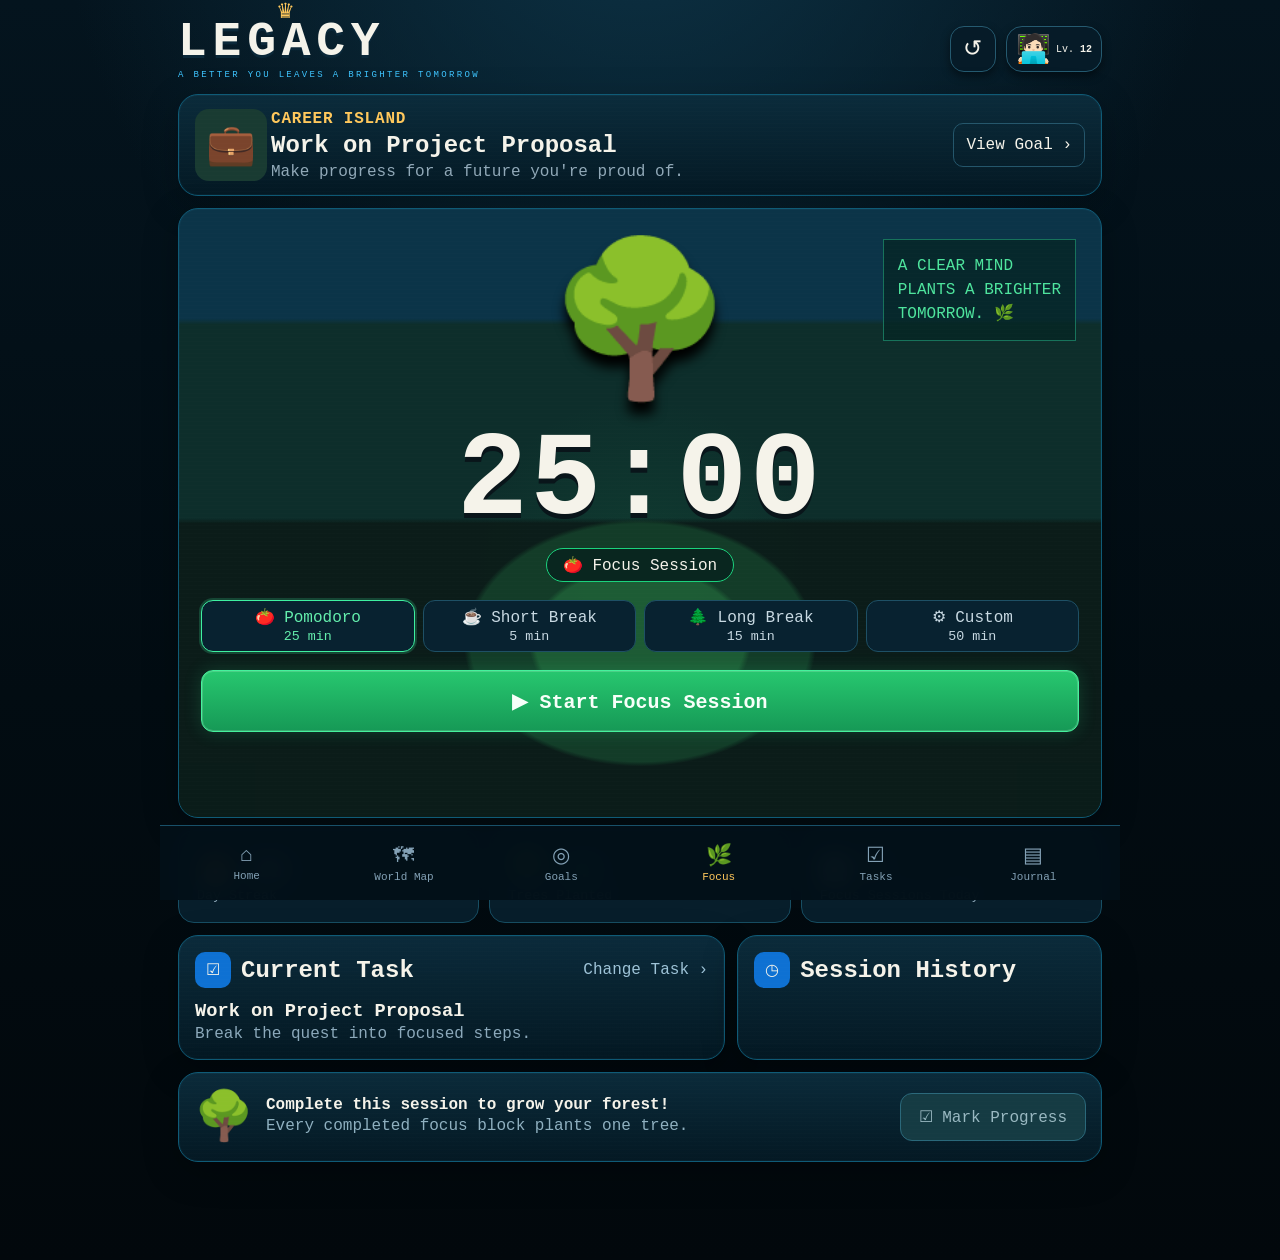
==== focus.html @ f0a84a8d "feat: add pomodoro focus forest page" ====
<!doctype html>
<html lang="en">
<head>
  <meta charset="utf-8" />
  <meta name="viewport" content="width=device-width, initial-scale=1, viewport-fit=cover" />
  <meta name="theme-color" content="#03131d" />
  <title>LEGACY — Focus Forest</title>
  <link rel="stylesheet" href="geek.css" />
</head>
<body data-page="focus">
  <main class="app-frame">
    <header class="hud-header">
      <a class="brand-lockup" href="./"><span class="brand-crown">♛</span><strong>LEGACY</strong><small>A BETTER YOU LEAVES A BRIGHTER TOMORROW</small></a>
      <div class="hud-actions"><button class="hud-icon" type="button" data-reset-timer aria-label="Reset timer">↺</button><button class="avatar-button" type="button"><span class="pixel-avatar">🧑🏻‍💻</span><small>Lv. <b>12</b></small></button></div>
    </header>

    <section class="pixel-panel" style="padding:14px 16px;margin-bottom:12px">
      <div style="display:grid;grid-template-columns:64px 1fr auto;gap:12px;align-items:center">
        <div class="map-thumb" data-current-icon>💼</div>
        <div><p class="pixel-kicker" data-current-island>CAREER ISLAND</p><h2 style="margin:4px 0" data-current-task>Work on Project Proposal</h2><p style="margin:0;color:#91a9b8">Make progress for a future you're proud of.</p></div>
        <a class="small-button" data-view-goal href="./island?phase=career" style="padding:12px;text-decoration:none;border:1px solid #24566b;border-radius:10px">View Goal ›</a>
      </div>
    </section>

    <section class="focus-hero pixel-panel">
      <div class="focus-quote">A CLEAR MIND<br>PLANTS A BRIGHTER<br>TOMORROW. 🌿</div>
      <div class="forest-stage">
        <div class="forest-tree" data-tree>🌳</div>
        <div class="focus-timer" data-timer>25:00</div>
        <div class="timer-mode" data-mode-label>🍅 Focus Session</div>
        <div class="mode-tabs">
          <button class="active" type="button" data-mode="focus" data-minutes="25">🍅 Pomodoro<br><small>25 min</small></button>
          <button type="button" data-mode="short" data-minutes="5">☕ Short Break<br><small>5 min</small></button>
          <button type="button" data-mode="long" data-minutes="15">🌲 Long Break<br><small>15 min</small></button>
          <button type="button" data-mode="custom" data-minutes="50">⚙ Custom<br><small>50 min</small></button>
        </div>
        <button class="neon-cta start-focus" type="button" data-start>▶ Start Focus Session</button>
      </div>
    </section>

    <section class="focus-stats">
      <article class="focus-stat"><b>🔥 <span data-streak>21</span></b><small>Day Streak</small></article>
      <article class="focus-stat"><b>🌳 <span data-trees>12</span></b><small>Trees Planted</small></article>
      <article class="focus-stat"><b>▥ <span data-session-count>7</span></b><small>Focus Sessions Today</small></article>
    </section>

    <section class="focus-bottom-grid">
      <article class="pixel-panel current-task-panel">
        <div class="panel-heading"><div><span class="blue-icon">☑</span><h2>Current Task</h2></div><a data-change-task href="./island?phase=career" style="color:#9ec3d7;text-decoration:none">Change Task ›</a></div>
        <h3 data-current-task-2 style="margin:12px 0 3px">Work on Project Proposal</h3>
        <p style="margin:0;color:#8ca9bb">Break the quest into focused steps.</p>
        <div data-focus-subtasks></div>
      </article>
      <article class="pixel-panel history-panel">
        <div class="panel-heading"><div><span class="blue-icon">◷</span><h2>Session History</h2></div></div>
        <div data-history></div>
      </article>
    </section>

    <section class="forest-footer pixel-panel">
      <div class="forest-growth"><span>🌳</span><div><strong>Complete this session to grow your forest!</strong><p style="margin:3px 0;color:#8fb0c0">Every completed focus block plants one tree.</p></div></div>
      <button class="mark-progress" type="button" data-mark-progress disabled>☑ Mark Progress</button>
    </section>

    <nav class="game-nav" aria-label="Primary navigation">
      <a href="./"><span>⌂</span>Home</a>
      <a href="./goals-map"><span>🗺</span>World Map</a>
      <a href="./island?phase=career"><span>◎</span>Goals</a>
      <a class="active" href="./focus"><span>🌿</span>Focus</a>
      <button type="button" data-tasks><span>☑</span>Tasks</button>
      <button type="button" data-journal><span>▤</span>Journal</button>
    </nav>
  </main>

  <dialog class="modal" id="genericDialog"><form method="dialog"><button class="modal-close" value="close">×</button></form><div data-generic-body></div></dialog>
  <div class="toast" data-toast hidden></div>
  <script src="geek-state.js"></script>
  <script src="focus.js"></script>
</body>
</html>
---- geek.css ----
:root{
  color-scheme:dark;
  font-family:ui-monospace,SFMono-Regular,Menlo,Monaco,Consolas,"Liberation Mono",monospace;
  --bg:#03131d;--panel:#082434;--panel2:#0b2f41;--line:#14536a;--line2:#1f7ea1;
  --text:#f5f3ea;--muted:#8faec1;--cyan:#3fc5ff;--mint:#43f0a3;--green:#22c56d;
  --gold:#ffc85c;--amber:#f4a63b;--red:#ff655f;--violet:#8c72ff;--shadow:rgba(0,0,0,.45);
}
*{box-sizing:border-box}
html{background:#020b11}
body{margin:0;min-height:100vh;background:
  radial-gradient(circle at 50% -10%,#0d3346 0,transparent 38%),
  linear-gradient(#04141e,#020c12 55%,#02080c);color:var(--text)}
a{color:inherit}button,input,select{font:inherit}button{cursor:pointer}
[hidden]{display:none!important}
.app-frame{width:min(100%,960px);margin:0 auto;min-height:100vh;padding:18px 18px 98px}
.hud-header{display:flex;align-items:center;justify-content:space-between;gap:16px;margin-bottom:14px}
.brand-lockup{display:flex;position:relative;flex-direction:column;text-decoration:none;line-height:1}
.brand-lockup strong{font-size:clamp(32px,8vw,48px);letter-spacing:.12em;text-shadow:0 3px 0 #0b2839}
.brand-lockup small{margin-top:5px;color:var(--cyan);font-size:9px;letter-spacing:.26em}
.brand-crown{position:absolute;top:-16px;left:98px;color:var(--gold);font-size:21px}
.hud-actions{display:flex;align-items:center;gap:10px}
.hud-icon,.avatar-button{border:1px solid #255a70;background:#061b28;color:var(--text);box-shadow:0 4px 10px var(--shadow)}
.hud-icon{width:46px;height:46px;border-radius:14px;font-size:23px}
.avatar-button{display:flex;align-items:center;gap:5px;padding:5px 9px;border-radius:16px}.avatar-button small{font-size:10px}
.pixel-avatar{filter:saturate(1.1);font-size:28px}.pixel-avatar.big{font-size:38px}
.pixel-panel{position:relative;border:1px solid #0f5b77;border-radius:20px;background:
  linear-gradient(180deg,rgba(11,44,60,.96),rgba(4,25,36,.98));box-shadow:
  inset 0 0 0 1px rgba(74,174,213,.05),0 10px 35px rgba(0,0,0,.25);overflow:hidden}
.pixel-panel:after{content:"";position:absolute;inset:0;pointer-events:none;opacity:.12;background:repeating-linear-gradient(0deg,transparent 0 3px,rgba(255,255,255,.06) 3px 4px)}
.pixel-kicker{margin:0;color:var(--gold);font-weight:800;letter-spacing:.05em}
.home-hero{display:grid;grid-template-columns:minmax(0,.86fr) 1.4fr;min-height:330px;margin-bottom:12px}
.hero-copy{position:relative;z-index:3;padding:28px 22px;background:linear-gradient(90deg,rgba(3,20,29,.98),rgba(3,20,29,.65),transparent)}
.hero-copy h1{margin:8px 0;font-size:clamp(32px,7vw,58px);line-height:.98}.hero-copy h1 em{font-style:normal;color:#ffd07a}
.hero-copy>p:not(.pixel-kicker){max-width:400px;color:#9fc0d5;line-height:1.45}
.next-action-card{display:grid;grid-template-columns:46px 1fr 26px;align-items:center;gap:10px;width:100%;margin-top:20px;padding:12px;border:1px solid #1f5068;border-radius:16px;background:rgba(7,32,46,.93);color:white;text-align:left}
.next-action-card span:nth-child(2){min-width:0}.next-action-card strong,.next-action-card small{display:block}.next-action-card small{margin-top:3px;color:#88a9be}.round-icon{display:grid;place-items:center;width:42px;height:42px;border-radius:50%;background:#16384a;color:var(--gold);font-size:27px}
.hero-landscape{position:relative;min-height:330px;background:
  radial-gradient(circle at 70% 18%,#ffe0a0 0 3%,transparent 4%),
  linear-gradient(#4c9cc3 0 22%,#255a71 23% 47%,#183d39 48% 72%,#0b2c25 73%);}
.hero-landscape:before{content:"";position:absolute;inset:auto 0 0;height:54%;background:
  radial-gradient(ellipse at 20% 100%,#173c24 0 22%,transparent 23%),
  radial-gradient(ellipse at 40% 100%,#245f30 0 20%,transparent 21%),
  radial-gradient(ellipse at 70% 100%,#315d2b 0 23%,transparent 24%),
  linear-gradient(transparent,#18311f)}
.mountain{position:absolute;bottom:110px;width:150px;height:170px;clip-path:polygon(50% 0,100% 100%,0 100%);background:linear-gradient(140deg,#c8dddc 0 22%,#577885 23% 58%,#2e5560 59%)}
.m1{left:16%}.m2{right:5%;transform:scale(.82)}.castle{position:absolute;right:16%;bottom:95px;font-size:120px;color:#e9dfbf;text-shadow:0 7px 0 #354c50}.hero-tree{position:absolute;left:15%;bottom:28px;font-size:120px;color:#52b949;text-shadow:0 6px 0 #17351f}
.quote-chip{position:absolute;right:18px;top:18px;padding:12px;border:1px solid #2a7780;background:rgba(4,45,54,.78);color:#d9f2e4;font-size:12px;line-height:1.35}
.stats-row{display:grid;grid-template-columns:2fr repeat(3,1fr);gap:0;margin-bottom:12px}
.stat-character,.stat{min-height:88px;padding:15px;display:flex;align-items:center;justify-content:center;border-right:1px solid #15465b}
.stat-character{justify-content:flex-start;gap:12px}.stat-character>div{flex:1}.stat-character strong{font-size:18px}.stat-character small,.stat small{display:block;color:#9db3c2}.stat b{font-size:22px}.badge-stat b{font-size:32px;color:var(--gold)}
.xp-track,.task-progress{height:8px;border-radius:999px;background:#163342;overflow:hidden}.xp-track{margin:7px 0}.xp-track i,.task-progress i{display:block;height:100%;background:linear-gradient(90deg,#3bf3a0,#35ccb5);border-radius:inherit}
.hydration-panel{display:grid;grid-template-columns:1.1fr .95fr auto;gap:14px;align-items:center;padding:18px;margin-bottom:12px}
.hydration-copy h2{margin:5px 0 8px}.glass-row{display:flex;gap:5px;flex-wrap:wrap;margin:8px 0}.glass{width:22px;height:32px;border:2px solid #9cdcff;border-radius:3px 3px 8px 8px;background:#071924;box-shadow:inset 0 -3px 0 rgba(255,255,255,.05)}.glass.full{background:linear-gradient(transparent 28%,#37aeea 29%);box-shadow:0 0 12px rgba(63,197,255,.2)}
.hydration-scene{min-height:105px;display:flex;align-items:center;justify-content:space-around;padding:15px;background:
  linear-gradient(90deg,rgba(3,34,45,.55),rgba(5,54,42,.55)),radial-gradient(circle at 15% 100%,#1f6b45 0 18%,transparent 19%);border-left:1px solid #19546b}
.waterfall-icon{font-size:64px;color:#3dcf78}.hydration-scene p{color:#5ce0a2;line-height:1.5}
.hydration-actions{display:grid;gap:7px}.hydration-actions button{width:42px;height:42px;border:1px solid #28647c;border-radius:12px;background:#0a2736;color:white;font-size:22px}
.focus-preview{padding:18px;margin-bottom:12px}.focus-title{display:flex;align-items:center;gap:10px}.focus-title>span{display:grid;place-items:center;width:45px;height:45px;border-radius:50%;background:#0b5c4b}.focus-title h2,.focus-title p{margin:0}.focus-title p{color:#94b3c5}.focus-title a{margin-left:auto;text-decoration:none;font-size:32px}
.focus-preview-grid{display:grid;grid-template-columns:.65fr 1.35fr;gap:20px;align-items:center;margin-top:12px}.mini-island{display:flex;flex-direction:column;align-items:center;justify-content:center;min-height:150px;border-radius:20px;background:linear-gradient(#183d2a,#0d2531);border:1px solid #24566b}.tree-sprite{font-size:90px;filter:drop-shadow(0 8px 4px rgba(0,0,0,.4))}.mini-island b{padding:4px 12px;border:1px solid #c99535;background:#132332;color:#ffcc64}.timer-preview{text-align:center}.timer-preview strong{display:block;font-size:60px;letter-spacing:.04em}.timer-preview small{color:#9cb8ca}
.neon-cta,.gold-cta{display:inline-flex;align-items:center;justify-content:center;gap:8px;text-decoration:none;border-radius:12px;font-weight:800}
.neon-cta{min-height:50px;padding:0 18px;border:1px solid #45f29c;background:linear-gradient(#27c76f,#169956);color:#f7fff9;box-shadow:0 0 18px rgba(47,238,149,.17),inset 0 0 0 1px rgba(255,255,255,.16)}
.timer-preview .neon-cta{width:100%;margin-top:14px}
.goals-banner{display:grid;grid-template-columns:auto 1fr auto;gap:15px;align-items:center;padding:16px;margin-bottom:12px;background:
 linear-gradient(90deg,rgba(7,26,37,.92),rgba(8,40,47,.66)),radial-gradient(circle at 70% 50%,#3a8148,transparent 30%)}
.map-scroll{font-size:58px}.goals-banner h2,.goals-banner p{margin:0}.goals-banner small{color:#9ab3c3}.gold-cta{min-height:46px;padding:0 16px;border:1px solid #ffc75d;background:#2e2414;color:#ffd16e}
.tasks-panel{padding:16px;margin-bottom:8px}.panel-heading{display:flex;align-items:center;justify-content:space-between;gap:10px}.panel-heading>div{display:flex;align-items:center;gap:10px}.panel-heading h2{margin:0}.panel-heading>span{color:#9ab1c0;font-size:12px}.panel-heading>button{width:42px;height:42px;border:0;border-radius:11px;background:var(--gold);color:#1d1b13;font-size:24px}.blue-icon{display:grid;place-items:center;width:36px;height:36px;border-radius:10px;background:#0e71d3}.task-progress{width:48%;margin:9px 0 14px auto}
.task-list{display:grid}.task-row{display:grid;grid-template-columns:42px minmax(0,1fr) auto auto;gap:9px;align-items:center;min-height:54px;border-top:1px solid #15394b}.task-row:first-child{border-top:0}.task-toggle{width:36px;height:36px;border:2px solid #c9e2ef;border-radius:50%;background:#071a25;color:#06111a}.task-row.done .task-toggle{background:#3ee69a;border-color:#3ee69a;color:#073025}.task-title{min-width:0}.task-title strong{display:block;white-space:nowrap;overflow:hidden;text-overflow:ellipsis}.task-row.done .task-title strong{text-decoration:line-through;color:#768d9a}.tag{padding:4px 8px;border-radius:999px;border:1px solid #256783;background:#0b2e41;color:#92d8ff;font-size:10px}.task-time{color:#7899ad;font-size:11px}
.game-nav{position:fixed;z-index:90;left:50%;bottom:0;translate:-50% 0;width:min(100%,960px);display:grid;grid-template-columns:repeat(6,1fr);padding:8px 8px max(8px,env(safe-area-inset-bottom));background:rgba(3,16,24,.96);border-top:1px solid #185069;backdrop-filter:blur(12px)}
.game-nav a,.game-nav button{display:flex;flex-direction:column;align-items:center;justify-content:center;gap:3px;min-height:58px;border:0;background:transparent;color:#83a1b5;text-decoration:none;font-size:11px}.game-nav span{font-size:21px}.game-nav .active{color:var(--gold)}
.modal{width:min(calc(100% - 24px),560px);max-height:82dvh;padding:20px;border:1px solid #1d6b89;border-radius:20px;background:#061c28;color:white;box-shadow:0 20px 80px #000}
.modal::backdrop{background:rgba(0,7,12,.76);backdrop-filter:blur(5px)}.modal>form[method=dialog]{position:absolute;top:10px;right:10px}.modal-close{width:42px;height:42px;border:1px solid #2d6173;border-radius:50%;background:#0c2a39;color:white;font-size:24px}.modal h2{font-size:28px;margin:5px 0 16px}.quest-form{display:grid;gap:12px}.quest-form label{display:grid;gap:5px;color:#8db0c5;font-size:11px}.quest-form input,.quest-form select{width:100%;min-height:46px;padding:0 12px;border:1px solid #22556c;border-radius:10px;background:#081f2b;color:white}
.toast{position:fixed;z-index:100;left:50%;bottom:86px;translate:-50% 0;width:min(calc(100% - 30px),500px);padding:12px 14px;border:1px solid #2b7a91;border-radius:12px;background:#071d28;color:white;box-shadow:0 12px 40px #000}

/* World map */
body[data-page="map"]{overflow:hidden}.world-shell{position:fixed;inset:0;background:#03131c;overflow:hidden}.world-toolbar{position:absolute;z-index:30;top:max(12px,env(safe-area-inset-top));left:14px;right:14px;display:flex;justify-content:space-between;align-items:center;pointer-events:none}.world-toolbar>*{pointer-events:auto}.world-toolbar a,.world-toolbar button{min-height:48px;border:1px solid #1d617b;border-radius:14px;background:rgba(5,26,38,.88);color:white}.world-toolbar a{display:inline-flex;align-items:center;padding:0 15px;text-decoration:none}.world-title{text-align:center;text-shadow:0 4px 0 #061019}.world-title h1{margin:0;font-size:clamp(28px,7vw,52px)}.world-title p{margin:3px 0 0;color:#6ed8ff;letter-spacing:.18em;font-size:10px}
.map-viewport{position:absolute;inset:0;overflow:hidden;touch-action:none;cursor:grab}.map-viewport.dragging{cursor:grabbing}.map-canvas{position:absolute;left:50%;top:50%;width:1300px;height:1450px;transform-origin:0 0;background:
 radial-gradient(circle at 50% 30%,#2d89ad 0 14%,#146788 15% 28%,transparent 29%),
 linear-gradient(#4b9fd1 0 14%,#17698c 15% 60%,#0a4563 61%);box-shadow:inset 0 0 180px #072331}
.map-canvas:before{content:"";position:absolute;inset:0;background:
 radial-gradient(ellipse at 20% 30%,#6a8d57 0 12%,#446938 13% 16%,transparent 17%),
 radial-gradient(ellipse at 75% 40%,#8e8d7b 0 11%,#6f706b 12% 17%,transparent 18%),
 radial-gradient(ellipse at 28% 76%,#9b5b32 0 10%,#743f2a 11% 16%,transparent 17%),
 radial-gradient(ellipse at 76% 77%,#c5a04d 0 11%,#7e7840 12% 16%,transparent 17%),
 radial-gradient(ellipse at 52% 17%,#ccd9df 0 10%,#697f8e 11% 16%,transparent 17%)}
.island-hotspot{position:absolute;z-index:10;width:245px;height:210px;border:0;border-radius:50%;background:transparent;color:white}.island-hotspot:focus-visible,.island-hotspot.selected{outline:4px solid #d9ff72;filter:drop-shadow(0 0 18px #b1ff42)}.island-hotspot .island-label{position:absolute;left:50%;top:50%;translate:-50% -50%;min-width:190px;padding:10px 14px;border:1px solid #4f6b7d;border-radius:12px;background:rgba(4,21,31,.9);box-shadow:0 5px 15px #000;text-align:left}.island-label strong,.island-label small{display:block}.island-label small{margin-top:4px;color:#b7cddd}
.island-foundation{left:115px;top:360px}.island-health{right:115px;top:430px}.island-career{left:155px;bottom:250px}.island-wealth{right:120px;bottom:220px}.island-legacy{left:50%;top:110px;translate:-50% 0}
.path-node{position:absolute;width:14px;height:14px;border-radius:50%;background:#ffe57c;box-shadow:0 0 0 3px #5d5424,0 0 12px #ffdf55}.p1{left:470px;top:570px}.p2{left:610px;top:720px}.p3{left:690px;top:890px}.p4{left:820px;top:760px}.p5{left:650px;top:330px}
.map-card{position:absolute;z-index:40;left:50%;bottom:max(18px,env(safe-area-inset-bottom));translate:-50% 0;width:min(calc(100% - 28px),860px);padding:16px;border:1px solid #176883;border-radius:20px;background:rgba(5,25,37,.96);box-shadow:0 12px 50px #000}.map-card-main{display:grid;grid-template-columns:72px 1fr auto;gap:14px;align-items:center}.map-thumb{display:grid;place-items:center;width:72px;height:72px;border-radius:14px;background:#193b32;font-size:40px}.map-card h2,.map-card p{margin:0}.map-card p{margin-top:5px;color:#91b1c3}.map-card strong{font-size:26px}.map-card .neon-cta{width:100%;margin-top:12px}.map-help{position:absolute;z-index:35;right:16px;top:92px;padding:8px 10px;border:1px solid #1b5f76;border-radius:10px;background:rgba(4,22,31,.8);color:#8eb7c9;font-size:10px}

/* Island detail */
.island-hero{display:grid;grid-template-columns:1fr 1.2fr;min-height:285px;margin-bottom:12px}.island-hero-copy{padding:24px}.island-hero-copy h1{margin:3px 0;font-size:40px}.island-hero-copy p{color:#a2b8c6}.island-banner{position:relative;background:linear-gradient(#66a9cb,#2a746f 42%,#1b4c32);overflow:hidden}.island-banner:before{content:"";position:absolute;inset:auto 0 0;height:55%;background:radial-gradient(ellipse at 40% 100%,#4e8f4b 0 35%,transparent 36%),linear-gradient(transparent,#1c4430)}.island-castle{position:absolute;right:18%;bottom:55px;font-size:110px;color:#f0e4c3;text-shadow:0 7px 0 #344b56}.island-quote{margin-top:25px;padding:14px;border:1px solid #165b55;background:#062b31;color:#53e7a1;line-height:1.5}
.island-tabs{display:grid;grid-template-columns:repeat(4,1fr);border-top:1px solid #174961}.island-tabs button{min-height:48px;border:0;border-right:1px solid #174961;background:#071d2a;color:#8da7b7}.island-tabs button.active{color:var(--gold);box-shadow:inset 0 -3px 0 var(--gold)}
.status-grid{display:grid;grid-template-columns:repeat(4,1fr);gap:10px;margin-bottom:12px}.status-card{padding:15px;border:1px solid #174c60;border-radius:15px;background:#071e2b;text-align:center}.status-card b{display:block;font-size:26px}.status-card small{color:#91a9b7}.status-card.overdue b{color:var(--red)}.status-card.done b{color:var(--mint)}.status-card.next b{color:var(--gold)}
.goal-section{margin-bottom:12px;border:1px solid #17526b;border-radius:18px;background:#061d2a;overflow:hidden}.goal-section-header{display:flex;align-items:center;justify-content:space-between;padding:14px 16px;border-bottom:1px solid #16485c}.goal-section-header h2,.goal-section-header p{margin:0}.goal-section-header p{color:#8da8b8;font-size:11px}.goal-group{border-top:1px solid #123d50}.goal-group:first-of-type{border-top:0}.goal-row{display:grid;grid-template-columns:42px 1fr 150px 24px;gap:10px;align-items:center;min-height:72px;padding:10px 14px}.goal-row button{width:34px;height:34px;border:2px solid #d7e6ec;border-radius:50%;background:#071e2b}.goal-row.done button{background:var(--mint);border-color:var(--mint)}.goal-copy strong,.goal-copy small{display:block}.goal-copy small{margin-top:3px;color:#8fa8b7}.goal-progress small{display:block;text-align:right;color:#b5c9d2}.goal-progress .bar{height:7px;border-radius:999px;background:#183445;overflow:hidden}.goal-progress i{display:block;height:100%;background:linear-gradient(90deg,#3de6a0,#41c9ff)}.goal-expand{font-size:24px}.subtasks{display:none;margin:0 14px 12px 56px;border:1px solid #14445a;border-radius:12px;background:#051722}.goal-group.expanded .subtasks{display:block}.subtask-row{display:grid;grid-template-columns:36px 1fr auto auto;gap:8px;align-items:center;min-height:48px;border-top:1px solid #113849}.subtask-row:first-child{border-top:0}.subtask-row button{width:28px;height:28px;border:2px solid #a9c3d0;border-radius:50%;background:#071d29;color:#092216}.subtask-row.done button{background:var(--mint);border-color:var(--mint)}.subtask-row.done strong{text-decoration:line-through;color:#7691a0}.subtask-row small{color:#879fb0}.add-task-goal{width:100%;min-height:50px;border:0;border-top:1px solid #1e735b;background:linear-gradient(#29c976,#139452);color:white;font-weight:800}
.register-task-fixed{position:sticky;bottom:80px;display:flex;justify-content:center;margin:12px}.register-task-fixed button{min-height:48px;padding:0 28px}

/* Focus */
.focus-hero{position:relative;min-height:610px;margin-bottom:12px;padding:22px;background:
 radial-gradient(circle at 50% 60%,rgba(34,157,89,.12),transparent 30%),
 linear-gradient(#0b3448 0 18%,#0d2e2b 19% 100%)}.focus-hero:before{content:"";position:absolute;inset:110px 0 0;background:radial-gradient(ellipse at 50% 65%,#1e5e36 0 16%,#143d28 17% 26%,transparent 27%),linear-gradient(transparent 0 40%,#0b1c19 41%);opacity:.95}.focus-quote{position:absolute;top:30px;right:25px;padding:14px;border:1px solid #17735b;background:rgba(5,37,35,.75);color:#4ee49d;line-height:1.5}.forest-stage{position:relative;z-index:2;display:flex;flex-direction:column;align-items:center;justify-content:flex-end;min-height:500px}.forest-tree{font-size:150px;filter:drop-shadow(0 12px 6px #000)}.focus-timer{font-size:clamp(64px,16vw,118px);font-weight:900;text-shadow:0 5px 0 #09151a;letter-spacing:.02em}.timer-mode{padding:6px 16px;border:1px solid #1bd27d;border-radius:999px;background:#09261f}.mode-tabs{display:grid;grid-template-columns:repeat(4,1fr);gap:8px;width:100%;margin:18px 0}.mode-tabs button{min-height:52px;border:1px solid #1e5065;border-radius:12px;background:#082230;color:#c8d9e2}.mode-tabs button.active{border-color:#3ef0a0;box-shadow:0 0 0 2px rgba(62,240,160,.2);color:#64efad}.start-focus{width:100%;min-height:62px;font-size:20px}
.focus-stats{display:grid;grid-template-columns:repeat(3,1fr);gap:10px;margin-bottom:12px}.focus-stat{padding:18px;border:1px solid #174e63;border-radius:16px;background:#071e2b}.focus-stat b{display:block;font-size:30px}.focus-stat small{color:#8fa9b9}.focus-stat:nth-child(2) b{color:#4fe59d}
.focus-bottom-grid{display:grid;grid-template-columns:1.2fr .8fr;gap:12px}.current-task-panel,.history-panel{padding:16px}.current-task-panel h2,.history-panel h2{margin-top:0}.focus-subtask{display:grid;grid-template-columns:34px 1fr auto;align-items:center;gap:8px;min-height:48px;border-top:1px solid #123b4e}.focus-subtask button{width:28px;height:28px;border:2px solid #bdd5e0;border-radius:50%;background:#071d29}.focus-subtask.done button{background:var(--mint);border-color:var(--mint)}.focus-subtask.done strong{text-decoration:line-through;color:#6e8795}.session-row{display:flex;justify-content:space-between;align-items:center;gap:10px;min-height:54px;border-top:1px solid #123b4e}.session-row:first-child{border-top:0}.session-row strong,.session-row small{display:block}.session-row small{color:#8ca4b3}.forest-footer{display:grid;grid-template-columns:1fr auto;gap:12px;align-items:center;padding:15px;margin-top:12px}.forest-growth{display:flex;align-items:center;gap:12px}.forest-growth span{font-size:48px}.mark-progress{min-height:48px;padding:0 18px;border:1px solid #2a687a;border-radius:12px;background:#153b43;color:#99b8c1}.mark-progress.ready{background:linear-gradient(#24c876,#159353);color:white;border-color:#31e18d}

@media(max-width:720px){
  .app-frame{padding:12px 10px 92px}.hud-header{align-items:flex-start}.brand-lockup small{max-width:220px;line-height:1.4}.hud-actions{gap:6px}.hud-icon{width:40px;height:40px}.avatar-button{padding:3px 6px}
  .home-hero{grid-template-columns:1fr;min-height:auto}.hero-copy{padding:22px 17px}.hero-landscape{min-height:240px}.quote-chip{font-size:9px}
  .stats-row{grid-template-columns:1.3fr 1fr}.stat-character{grid-row:span 2}.stat:nth-child(4){border-right:0}
  .hydration-panel{grid-template-columns:1fr auto}.hydration-scene{grid-column:1/-1;order:3;border-left:0;border-top:1px solid #19546b}.focus-preview-grid{grid-template-columns:1fr}.mini-island{min-height:130px}.tree-sprite{font-size:72px}.timer-preview strong{font-size:52px}
  .goals-banner{grid-template-columns:auto 1fr}.gold-cta{grid-column:1/-1;width:100%}.panel-heading>span{display:none}.task-progress{width:68%}.task-row{grid-template-columns:38px 1fr auto}.task-time{display:none}
  .game-nav a,.game-nav button{font-size:9px}.game-nav span{font-size:18px}
  .world-toolbar{align-items:flex-start}.world-title{position:absolute;left:50%;top:2px;translate:-50% 0;width:200px}.world-title h1{font-size:30px}.world-toolbar .regions{display:none}.map-help{top:74px}
  .map-card{padding:12px}.map-card-main{grid-template-columns:56px 1fr auto}.map-thumb{width:56px;height:56px;font-size:30px}.map-card strong{font-size:20px}
  .island-hero{grid-template-columns:1fr}.island-banner{min-height:220px}.island-hero-copy{padding:18px}.island-tabs{grid-template-columns:repeat(4,1fr);font-size:10px}.status-grid{grid-template-columns:repeat(2,1fr)}
  .goal-row{grid-template-columns:36px 1fr 95px 20px;padding:8px}.goal-progress small{font-size:10px}.subtasks{margin-left:46px}.subtask-row{grid-template-columns:30px 1fr auto}.subtask-row .tag{display:none}
  .focus-hero{padding:15px;min-height:560px}.focus-quote{top:18px;right:14px;font-size:10px}.forest-stage{min-height:470px}.forest-tree{font-size:120px}.mode-tabs{grid-template-columns:repeat(2,1fr)}.focus-stats{grid-template-columns:1fr}.focus-bottom-grid{grid-template-columns:1fr}.forest-footer{grid-template-columns:1fr}
}
@media(max-width:390px){.brand-lockup strong{font-size:30px}.brand-crown{left:80px}.hud-icon:nth-child(2){display:none}.avatar-button small{display:none}.stats-row{grid-template-columns:1fr 1fr}.stat-character{grid-column:1/-1;grid-row:auto}.hydration-panel{padding:14px}.glass{width:19px;height:28px}.task-row .tag{display:none}.world-toolbar a{padding:0 10px}.island-hero-copy h1{font-size:32px}.goal-row{grid-template-columns:34px 1fr 80px 18px}.goal-copy small{font-size:10px}.focus-timer{font-size:62px}}
@media(prefers-reduced-motion:reduce){*,*:before,*:after{animation:none!important;transition:none!important;scroll-behavior:auto!important}}
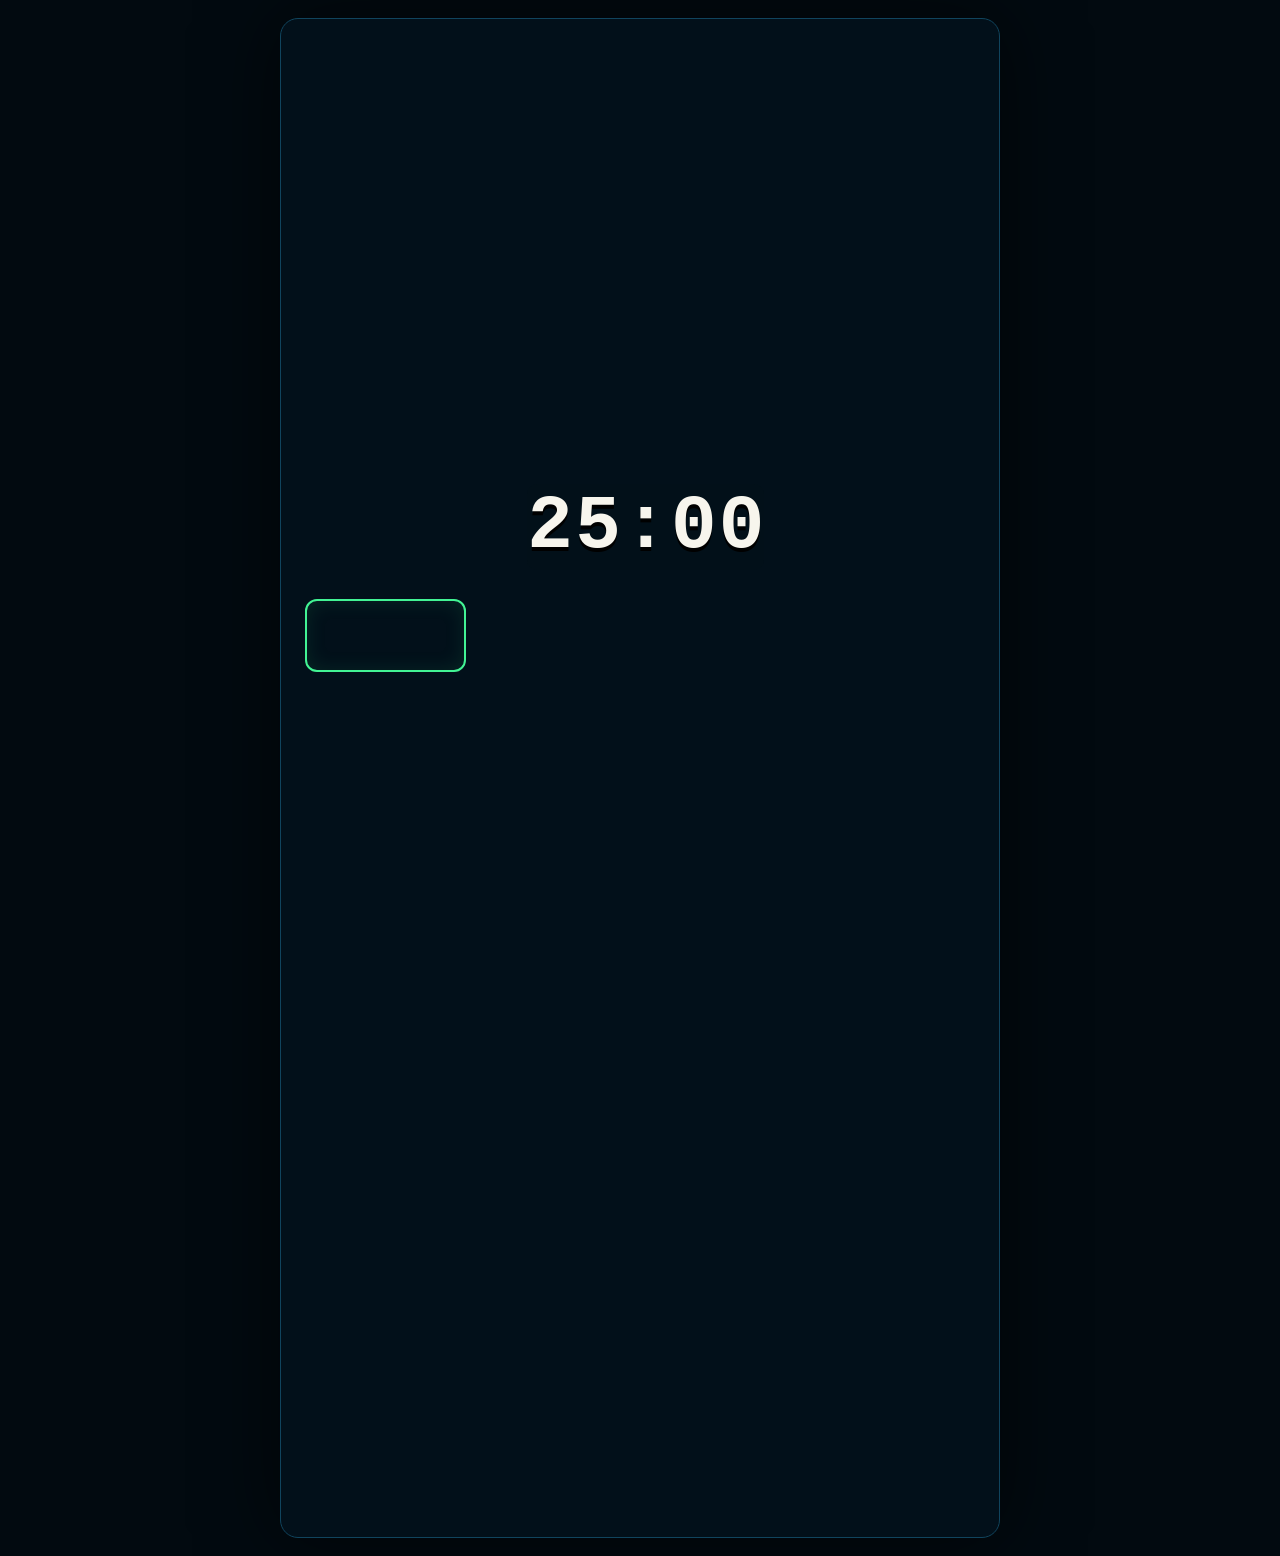
==== commit d193b1a6: "feat: switch focus forest to exact image-first interface" ====
--- a/focus.html
+++ b/focus.html
@@ -3,78 +3,50 @@
 <head>
   <meta charset="utf-8" />
   <meta name="viewport" content="width=device-width, initial-scale=1, viewport-fit=cover" />
-  <meta name="theme-color" content="#03131d" />
+  <meta name="theme-color" content="#020a10" />
   <title>LEGACY — Focus Forest</title>
-  <link rel="stylesheet" href="geek.css" />
+  <link rel="preload" as="image" href="./assets/screens/focus.webp" />
+  <link rel="stylesheet" href="./image-ui.css" />
 </head>
-<body data-page="focus">
-  <main class="app-frame">
-    <header class="hud-header">
-      <a class="brand-lockup" href="./"><span class="brand-crown">♛</span><strong>LEGACY</strong><small>A BETTER YOU LEAVES A BRIGHTER TOMORROW</small></a>
-      <div class="hud-actions"><button class="hud-icon" type="button" data-reset-timer aria-label="Reset timer">↺</button><button class="avatar-button" type="button"><span class="pixel-avatar">🧑🏻‍💻</span><small>Lv. <b>12</b></small></button></div>
-    </header>
+<body>
+  <main class="screen-shell" aria-label="LEGACY Focus Forest">
+    <img class="screen-img" src="./assets/screens/focus.webp" alt="LEGACY Focus Forest with Pomodoro timer, glowing tree, session stats and current task" />
 
-    <section class="pixel-panel" style="padding:14px 16px;margin-bottom:12px">
-      <div style="display:grid;grid-template-columns:64px 1fr auto;gap:12px;align-items:center">
-        <div class="map-thumb" data-current-icon>💼</div>
-        <div><p class="pixel-kicker" data-current-island>CAREER ISLAND</p><h2 style="margin:4px 0" data-current-task>Work on Project Proposal</h2><p style="margin:0;color:#91a9b8">Make progress for a future you're proud of.</p></div>
-        <a class="small-button" data-view-goal href="./island?phase=career" style="padding:12px;text-decoration:none;border:1px solid #24566b;border-radius:10px">View Goal ›</a>
+    <button class="hit focus-search" type="button" data-search><span class="hit-label">Search</span></button>
+    <button class="hit focus-settings" type="button" data-settings><span class="hit-label">Focus settings</span></button>
+    <button class="hit focus-profile" type="button" data-profile><span class="hit-label">Explorer profile</span></button>
+
+    <div class="focus-timer-overlay" data-timer aria-live="polite">25:00</div>
+
+    <button class="hit focus-mode-pomodoro focus-mode-selected" type="button" data-mode="pomodoro" data-minutes="25"><span class="hit-label">Pomodoro 25 minutes</span></button>
+    <button class="hit focus-mode-short" type="button" data-mode="short" data-minutes="5"><span class="hit-label">Short Break 5 minutes</span></button>
+    <button class="hit focus-mode-long" type="button" data-mode="long" data-minutes="15"><span class="hit-label">Long Break 15 minutes</span></button>
+    <button class="hit focus-mode-custom" type="button" data-mode="custom" data-minutes="50"><span class="hit-label">Deep Work 50 minutes</span></button>
+    <button class="hit focus-start" type="button" data-start><span class="hit-label">Start or pause focus session</span></button>
+    <button class="hit focus-reset" type="button" data-reset><span class="hit-label">Reset timer</span></button>
+
+    <button class="hit focus-current-task" type="button" data-current-task><span class="hit-label">Open current task and choose task</span></button>
+    <button class="hit focus-history" type="button" data-history><span class="hit-label">Open session history</span></button>
+    <button class="hit focus-mark" type="button" data-mark><span class="hit-label">Mark current task progress after a completed focus session</span></button>
+
+    <a class="hit focus-nav-home" href="./"><span class="hit-label">Home</span></a>
+    <a class="hit focus-nav-map" href="./goals-map"><span class="hit-label">World Map</span></a>
+    <a class="hit focus-nav-goals" href="./island?phase=career"><span class="hit-label">Goals</span></a>
+    <a class="hit focus-nav-focus" href="./focus"><span class="hit-label">Focus</span></a>
+    <button class="hit focus-nav-tasks" type="button" data-current-task><span class="hit-label">Tasks</span></button>
+    <button class="hit focus-nav-journal" type="button" data-journal><span class="hit-label">Journal</span></button>
+
+    <dialog class="ui-sheet" id="genericDialog" aria-labelledby="genericTitle">
+      <div class="sheet-head">
+        <div><p>FOCUS FOREST</p><h2 id="genericTitle">Details</h2></div>
+        <form method="dialog"><button class="sheet-close" value="close" aria-label="Close">×</button></form>
       </div>
-    </section>
-
-    <section class="focus-hero pixel-panel">
-      <div class="focus-quote">A CLEAR MIND<br>PLANTS A BRIGHTER<br>TOMORROW. 🌿</div>
-      <div class="forest-stage">
-        <div class="forest-tree" data-tree>🌳</div>
-        <div class="focus-timer" data-timer>25:00</div>
-        <div class="timer-mode" data-mode-label>🍅 Focus Session</div>
-        <div class="mode-tabs">
-          <button class="active" type="button" data-mode="focus" data-minutes="25">🍅 Pomodoro<br><small>25 min</small></button>
-          <button type="button" data-mode="short" data-minutes="5">☕ Short Break<br><small>5 min</small></button>
-          <button type="button" data-mode="long" data-minutes="15">🌲 Long Break<br><small>15 min</small></button>
-          <button type="button" data-mode="custom" data-minutes="50">⚙ Custom<br><small>50 min</small></button>
-        </div>
-        <button class="neon-cta start-focus" type="button" data-start>▶ Start Focus Session</button>
-      </div>
-    </section>
-
-    <section class="focus-stats">
-      <article class="focus-stat"><b>🔥 <span data-streak>21</span></b><small>Day Streak</small></article>
-      <article class="focus-stat"><b>🌳 <span data-trees>12</span></b><small>Trees Planted</small></article>
-      <article class="focus-stat"><b>▥ <span data-session-count>7</span></b><small>Focus Sessions Today</small></article>
-    </section>
-
-    <section class="focus-bottom-grid">
-      <article class="pixel-panel current-task-panel">
-        <div class="panel-heading"><div><span class="blue-icon">☑</span><h2>Current Task</h2></div><a data-change-task href="./island?phase=career" style="color:#9ec3d7;text-decoration:none">Change Task ›</a></div>
-        <h3 data-current-task-2 style="margin:12px 0 3px">Work on Project Proposal</h3>
-        <p style="margin:0;color:#8ca9bb">Break the quest into focused steps.</p>
-        <div data-focus-subtasks></div>
-      </article>
-      <article class="pixel-panel history-panel">
-        <div class="panel-heading"><div><span class="blue-icon">◷</span><h2>Session History</h2></div></div>
-        <div data-history></div>
-      </article>
-    </section>
-
-    <section class="forest-footer pixel-panel">
-      <div class="forest-growth"><span>🌳</span><div><strong>Complete this session to grow your forest!</strong><p style="margin:3px 0;color:#8fb0c0">Every completed focus block plants one tree.</p></div></div>
-      <button class="mark-progress" type="button" data-mark-progress disabled>☑ Mark Progress</button>
-    </section>
-
-    <nav class="game-nav" aria-label="Primary navigation">
-      <a href="./"><span>⌂</span>Home</a>
-      <a href="./goals-map"><span>🗺</span>World Map</a>
-      <a href="./island?phase=career"><span>◎</span>Goals</a>
-      <a class="active" href="./focus"><span>🌿</span>Focus</a>
-      <button type="button" data-tasks><span>☑</span>Tasks</button>
-      <button type="button" data-journal><span>▤</span>Journal</button>
-    </nav>
+      <div class="sheet-body" data-generic-body></div>
+    </dialog>
   </main>
 
-  <dialog class="modal" id="genericDialog"><form method="dialog"><button class="modal-close" value="close">×</button></form><div data-generic-body></div></dialog>
   <div class="toast" data-toast hidden></div>
-  <script src="geek-state.js"></script>
-  <script src="focus.js"></script>
+  <script src="./geek-state.js"></script>
+  <script src="./image-focus.js"></script>
 </body>
 </html>
--- a/image-ui.css
+++ b/image-ui.css
@@ -0,0 +1,183 @@
+:root{
+  color-scheme:dark;
+  --ink:#06131c;
+  --panel:#071c29;
+  --panel2:#092838;
+  --cyan:#29bde9;
+  --line:#14729a;
+  --gold:#ffd34f;
+  --green:#32e98e;
+  --muted:#9ab9cb;
+  --text:#f5f7f7;
+  font-family:ui-monospace,SFMono-Regular,Menlo,Consolas,"Liberation Mono",monospace;
+}
+*{box-sizing:border-box}
+html,body{margin:0;min-height:100%;background:#020a10;color:var(--text)}
+body{display:flex;justify-content:center;overflow-x:hidden}
+button,input,select,textarea{font:inherit}
+button,a{-webkit-tap-highlight-color:transparent}
+.screen-shell{
+  position:relative;
+  width:min(100vw,720px);
+  aspect-ratio:720/1520;
+  min-height:min(100vh,1520px);
+  overflow:hidden;
+  background:#02101a;
+  box-shadow:0 0 80px rgba(0,0,0,.62);
+}
+.screen-img{position:absolute;inset:0;width:100%;height:100%;object-fit:cover;user-select:none;-webkit-user-drag:none;pointer-events:none}
+.hit{position:absolute;z-index:20;border:0;background:transparent;color:transparent;cursor:pointer;border-radius:12px}
+.hit:focus-visible{outline:3px solid var(--gold);outline-offset:2px;background:rgba(255,211,79,.07)}
+a.hit{display:block;text-decoration:none}
+.hit-label{position:absolute;width:1px;height:1px;padding:0;margin:-1px;overflow:hidden;clip:rect(0,0,0,0);white-space:nowrap;border:0}
+.hotspot-feedback{position:absolute;z-index:25;border:1px solid rgba(60,220,255,.7);background:rgba(4,21,31,.84);color:#d8f4ff;border-radius:10px;padding:7px 9px;font-size:clamp(9px,1.7vw,12px);opacity:0;pointer-events:none;transition:opacity .15s}
+.hotspot-feedback.show{opacity:1}
+
+.ui-sheet{
+  width:min(calc(100vw - 22px),580px);
+  max-height:82dvh;
+  padding:0;
+  border:1px solid #16749a;
+  border-radius:18px;
+  background:linear-gradient(180deg,#082536,#04141f);
+  color:white;
+  box-shadow:0 25px 100px #000;
+}
+.ui-sheet::backdrop{background:rgba(0,7,12,.72);backdrop-filter:blur(6px)}
+.sheet-head{display:flex;align-items:center;justify-content:space-between;padding:16px 16px 12px;border-bottom:1px solid #134a63}
+.sheet-head h2{margin:0;color:#ffe28a;font-size:20px}.sheet-head p{margin:3px 0 0;color:#75d9ff;font-size:10px;letter-spacing:.12em}
+.sheet-close{width:42px;height:42px;border:1px solid #265e74;border-radius:12px;background:#071a25;color:white;font-size:24px}
+.sheet-body{padding:16px;overflow:auto}
+.sheet-form{display:grid;gap:12px}.sheet-form label{display:grid;gap:5px;color:#9bb9c9;font-size:11px}
+.sheet-form input,.sheet-form select,.sheet-form textarea{
+  width:100%;min-height:46px;border:1px solid #20556d;border-radius:10px;background:#061923;color:white;padding:0 12px;outline:none
+}
+.sheet-form textarea{min-height:120px;padding:12px}
+.sheet-form input:focus,.sheet-form select:focus,.sheet-form textarea:focus{border-color:#49d8ff;box-shadow:0 0 0 2px rgba(73,216,255,.12)}
+.sheet-cta{
+  min-height:50px;border:1px solid #38f0a0;border-radius:11px;
+  background:linear-gradient(180deg,#38d886,#159852);color:white;font-weight:900;
+  box-shadow:inset 0 0 0 1px rgba(255,255,255,.15),0 0 20px rgba(50,233,142,.15)
+}
+.sheet-secondary{min-height:46px;border:1px solid #245873;border-radius:11px;background:#082130;color:#b9d5e3;font-weight:700}
+.toast{
+  position:fixed;z-index:1000;left:50%;bottom:max(22px,env(safe-area-inset-bottom));
+  translate:-50% 0;width:min(calc(100vw - 28px),520px);padding:12px 14px;
+  border:1px solid #25a6c8;border-radius:12px;background:#051923;color:white;
+  box-shadow:0 14px 45px #000;font-size:12px
+}
+
+/* HOME hotspots based on the approved 720×1520 production image */
+.home-search{left:72.7%;top:2.6%;width:8.7%;height:4.9%}
+.home-settings{left:81.2%;top:2.6%;width:7.5%;height:4.9%}
+.home-profile{left:89.5%;top:1.5%;width:9.3%;height:7%}
+.home-next{left:4.7%;top:23.4%;width:63.2%;height:5.1%}
+.home-hydration{left:3.5%;top:36.5%;width:58.2%;height:7.4%}
+.home-focus{left:3.5%;top:44.6%;width:93.7%;height:17.2%}
+.home-focus-start{left:41.7%;top:56.3%;width:54%;height:3.8%}
+.home-map-open{left:74.2%;top:65.7%;width:21.8%;height:3.1%}
+.home-task-add{left:89%;top:69.8%;width:7%;height:3.5%}
+.home-task-1{left:4.5%;top:73.2%;width:88%;height:2.9%}
+.home-task-2{left:4.5%;top:76.1%;width:88%;height:2.9%}
+.home-task-3{left:4.5%;top:79%;width:88%;height:2.9%}
+.home-task-4{left:4.5%;top:82%;width:88%;height:2.9%}
+.home-task-5{left:4.5%;top:84.9%;width:88%;height:2.9%}
+.nav-home{left:1%;top:91.3%;width:16.1%;height:8%}
+.nav-map{left:17%;top:91.3%;width:16.3%;height:8%}
+.nav-goals{left:33.4%;top:91.3%;width:16.3%;height:8%}
+.nav-focus{left:49.8%;top:91.3%;width:16.3%;height:8%}
+.nav-tasks{left:66.1%;top:91.3%;width:16.3%;height:8%}
+.nav-journal{left:82.4%;top:91.3%;width:16.5%;height:8%}
+
+/* MAP: fixed shell image + independently transformable central map crop */
+.map-shell{overflow:hidden;touch-action:none}
+.map-base{z-index:0}
+.map-crop{
+  position:absolute;z-index:5;left:0;right:0;top:6.8%;height:67.8%;
+  overflow:hidden;touch-action:none;cursor:grab
+}
+.map-crop.dragging{cursor:grabbing}
+.map-transform{
+  position:absolute;left:0;width:100%;height:147.5%;
+  top:-10.03%;transform-origin:50% 50%;will-change:transform
+}
+.map-transform .screen-img{position:absolute}
+.map-hit{position:absolute;z-index:15;border:0;background:transparent;border-radius:18px;cursor:pointer}
+.map-hit:focus-visible{outline:4px solid #e9ff75;box-shadow:0 0 24px #dfff5a}
+.map-foundation{left:8%;top:25%;width:40%;height:31%}
+.map-health{left:58%;top:31%;width:34%;height:27%}
+.map-career{left:4%;top:54%;width:47%;height:29%}
+.map-wealth{left:54%;top:58%;width:40%;height:29%}
+.map-legacy{left:31%;top:4%;width:44%;height:24%}
+.map-back{left:1%;top:0;z-index:30;width:13%;height:6.8%}
+.map-home-nav{left:1%;top:91.2%;width:16.2%;height:8%}
+.map-map-nav{left:17%;top:91.2%;width:16.3%;height:8%}
+.map-goals-nav{left:33.4%;top:91.2%;width:16.3%;height:8%}
+.map-focus-nav{left:49.8%;top:91.2%;width:16.3%;height:8%}
+.map-tasks-nav{left:66.1%;top:91.2%;width:16.3%;height:8%}
+.map-journal-nav{left:82.4%;top:91.2%;width:16.5%;height:8%}
+.map-continue{left:5.3%;top:84.3%;width:89.3%;height:4.7%;z-index:30}
+.map-reset-view{left:89%;top:7.3%;width:8%;height:4.2%;z-index:30}
+
+/* ISLAND */
+.island-back{left:0;top:0;width:16%;height:5%}
+.island-tab-goals{left:2%;top:19.9%;width:27%;height:4.1%}
+.island-tab-overview{left:29%;top:19.9%;width:24%;height:4.1%}
+.island-tab-notes{left:53%;top:19.9%;width:20%;height:4.1%}
+.island-tab-resources{left:73%;top:19.9%;width:25%;height:4.1%}
+.island-long-1{left:3%;top:31.1%;width:94%;height:3.9%}
+.island-long-2{left:3%;top:35.1%;width:94%;height:3.9%}
+.island-long-3{left:3%;top:39%;width:94%;height:3.9%}
+.island-mid-1{left:3%;top:48%;width:94%;height:3.8%}
+.island-mid-2{left:3%;top:51.9%;width:94%;height:4.1%}
+.island-mid-subtasks{left:6%;top:55.4%;width:90%;height:12.2%}
+.island-add-goal{left:5%;top:67.4%;width:90%;height:3.2%}
+.island-short-1{left:3%;top:75%;width:94%;height:3.8%}
+.island-short-2{left:3%;top:79%;width:94%;height:3.8%}
+.island-short-3{left:3%;top:82.9%;width:94%;height:3.8%}
+.island-register{left:34%;top:86.4%;width:33%;height:3.1%}
+.island-nav-home{left:1%;top:92.2%;width:16.1%;height:7.2%}
+.island-nav-map{left:17%;top:92.2%;width:16.3%;height:7.2%}
+.island-nav-goals{left:33.4%;top:92.2%;width:16.3%;height:7.2%}
+.island-nav-focus{left:49.8%;top:92.2%;width:16.3%;height:7.2%}
+.island-nav-tasks{left:66.1%;top:92.2%;width:16.3%;height:7.2%}
+.island-nav-journal{left:82.4%;top:92.2%;width:16.5%;height:7.2%}
+
+/* FOCUS */
+.focus-search{left:70.4%;top:2%;width:9%;height:5%}
+.focus-settings{left:79%;top:2%;width:9%;height:5%}
+.focus-profile{left:89%;top:1.1%;width:10%;height:7%}
+.focus-timer-overlay{
+  position:absolute;z-index:18;left:34.3%;top:30.6%;width:33%;height:5.7%;
+  display:grid;place-items:center;background:rgba(3,17,25,.92);border-radius:10px;
+  font-size:clamp(42px,10vw,76px);font-weight:900;letter-spacing:.03em;color:#f7f5ed;
+  text-shadow:0 4px 0 #000
+}
+.focus-mode-pomodoro{left:3.3%;top:38.2%;width:22.5%;height:4.8%}
+.focus-mode-short{left:26%;top:38.2%;width:23%;height:4.8%}
+.focus-mode-long{left:49%;top:38.2%;width:23%;height:4.8%}
+.focus-mode-custom{left:72%;top:38.2%;width:25%;height:4.8%}
+.focus-start{left:3.5%;top:44%;width:83%;height:4.5%}
+.focus-reset{left:87.3%;top:44%;width:9.7%;height:4.5%}
+.focus-current-task{left:3%;top:59.4%;width:52.5%;height:21.2%}
+.focus-history{left:56.4%;top:59.4%;width:40.6%;height:21.2%}
+.focus-mark{left:61%;top:82.8%;width:34%;height:3.9%}
+.focus-nav-home{left:1%;top:91.5%;width:16.1%;height:8%}
+.focus-nav-map{left:17%;top:91.5%;width:16.3%;height:8%}
+.focus-nav-goals{left:33.4%;top:91.5%;width:16.3%;height:8%}
+.focus-nav-focus{left:49.8%;top:91.5%;width:16.3%;height:8%}
+.focus-nav-tasks{left:66.1%;top:91.5%;width:16.3%;height:8%}
+.focus-nav-journal{left:82.4%;top:91.5%;width:16.5%;height:8%}
+.focus-mode-selected{outline:2px solid rgba(70,255,154,.95);outline-offset:-2px;box-shadow:inset 0 0 22px rgba(55,230,130,.12)}
+.focus-start.running{background:rgba(40,230,140,.08)}
+
+@media (min-width:760px){
+  body{padding:18px}
+  .screen-shell{border-radius:18px;border:1px solid #10445d}
+}
+@media (max-aspect-ratio:720/1520){
+  body{align-items:flex-start}
+}
+@media (prefers-reduced-motion:reduce){
+  *{scroll-behavior:auto!important;transition:none!important;animation:none!important}
+}
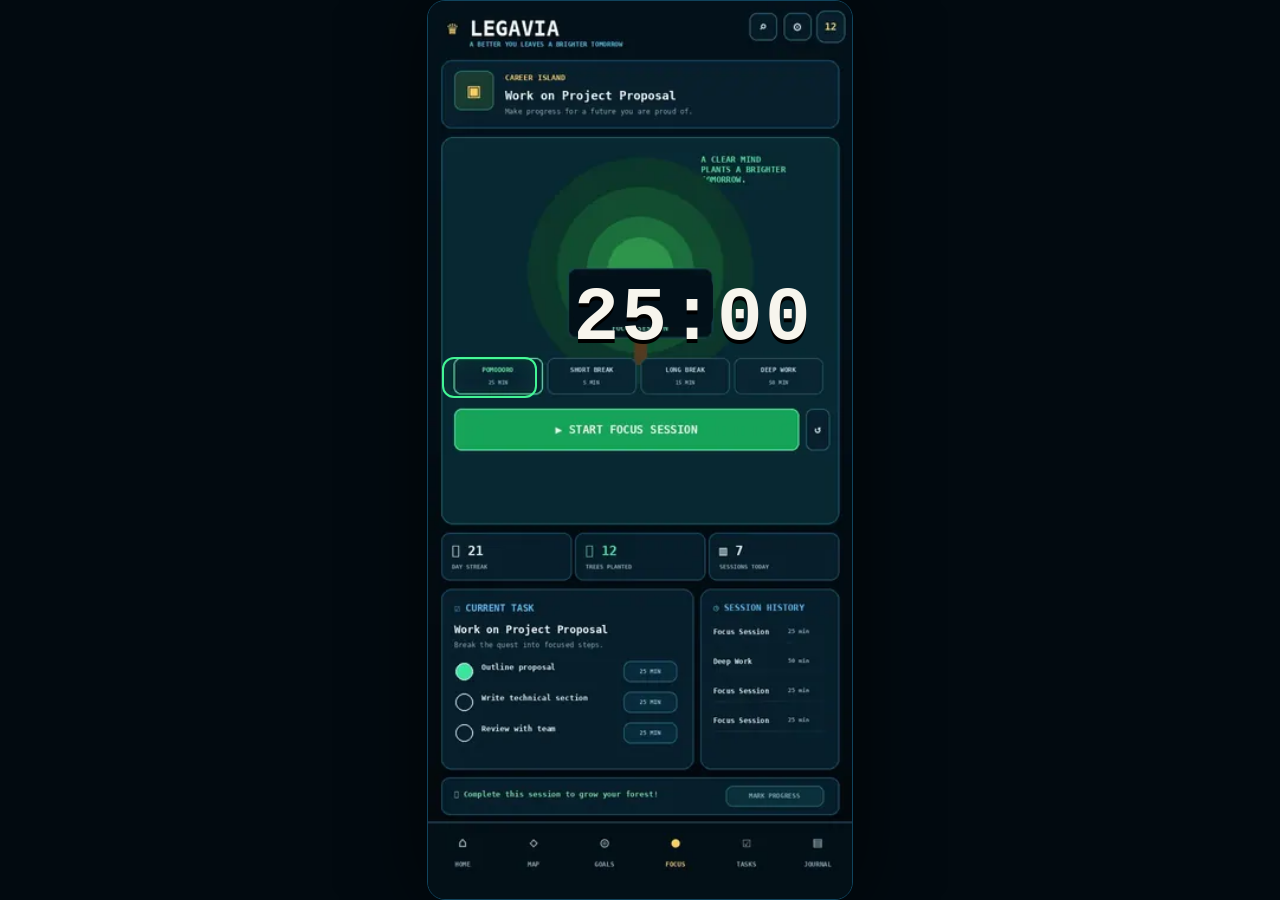
==== commit 008ec1b2: "fix: bind image-first routes to rebuilt Legavia artwork" ====
--- a/focus.html
+++ b/focus.html
@@ -4,13 +4,13 @@
   <meta charset="utf-8" />
   <meta name="viewport" content="width=device-width, initial-scale=1, viewport-fit=cover" />
   <meta name="theme-color" content="#020a10" />
-  <title>LEGACY — Focus Forest</title>
-  <link rel="preload" as="image" href="./assets/screens/focus.webp" />
+  <title>LEGAVIA — Focus Forest</title>
+  <link rel="preload" as="image" href="./assets/screens/focus.webp?v=20261005.2" />
   <link rel="stylesheet" href="./image-ui.css" />
 </head>
 <body>
-  <main class="screen-shell" aria-label="LEGACY Focus Forest">
-    <img class="screen-img" src="./assets/screens/focus.webp" alt="LEGACY Focus Forest with Pomodoro timer, glowing tree, session stats and current task" />
+  <main class="screen-shell" aria-label="LEGAVIA Focus Forest">
+    <img class="screen-img" src="./assets/screens/focus.webp?v=20261005.2" alt="LEGAVIA Focus Forest with Pomodoro timer, glowing tree, session stats and current task" />
 
     <button class="hit focus-search" type="button" data-search><span class="hit-label">Search</span></button>
     <button class="hit focus-settings" type="button" data-settings><span class="hit-label">Focus settings</span></button>
--- a/image-ui.css
+++ b/image-ui.css
@@ -13,14 +13,13 @@
 }
 *{box-sizing:border-box}
 html,body{margin:0;min-height:100%;background:#020a10;color:var(--text)}
-body{display:flex;justify-content:center;overflow-x:hidden}
+body{display:flex;justify-content:center;align-items:center;min-height:100dvh;overflow:hidden}
 button,input,select,textarea{font:inherit}
 button,a{-webkit-tap-highlight-color:transparent}
 .screen-shell{
   position:relative;
-  width:min(100vw,720px);
+  width:min(100vw,calc(100dvh * 720 / 1520),720px);
   aspect-ratio:720/1520;
-  min-height:min(100vh,1520px);
   overflow:hidden;
   background:#02101a;
   box-shadow:0 0 80px rgba(0,0,0,.62);
@@ -172,12 +171,71 @@
 .focus-start.running{background:rgba(40,230,140,.08)}
 
 @media (min-width:760px){
-  body{padding:18px}
   .screen-shell{border-radius:18px;border:1px solid #10445d}
-}
-@media (max-aspect-ratio:720/1520){
-  body{align-items:flex-start}
 }
 @media (prefers-reduced-motion:reduce){
   *{scroll-behavior:auto!important;transition:none!important;animation:none!important}
 }
+
+
+/* 2026-10-05 weekly-use recovery: one raster background, deterministic hit geometry */
+.map-crop{
+  inset:0;height:auto;overflow:visible;touch-action:auto;cursor:default;pointer-events:none
+}
+.map-crop.dragging{cursor:default}
+.map-transform{
+  inset:0;width:100%;height:100%;top:0!important;transform:none!important;
+  transform-origin:50% 50%;will-change:auto;pointer-events:none
+}
+.map-transform>.screen-img{display:none}
+.map-hit{pointer-events:auto}
+.map-legacy{left:29%;top:9.5%;width:42%;height:13%}
+.map-foundation{left:9%;top:20.5%;width:40%;height:15%}
+.map-health{left:57%;top:27%;width:37%;height:14%}
+.map-career{left:8%;top:43%;width:45%;height:16%}
+.map-wealth{left:55%;top:47%;width:41%;height:15%}
+.map-reset-view{left:78.5%;top:1.2%;width:19.5%;height:5.2%}
+.map-continue{left:7%;top:83.3%;width:86%;height:5.4%}
+.map-home-nav,.map-map-nav,.map-goals-nav,.map-focus-nav,.map-tasks-nav,.map-journal-nav{
+  top:91.2%;height:8.8%;z-index:35;border-radius:0;color:#91afbe;
+  background:#031019;border-top:1px solid #123d50;display:grid;place-items:center;
+  font-size:0
+}
+.map-home-nav::after{content:"⌂\A HOME"}
+.map-map-nav::after{content:"◇\A MAP";color:var(--gold)}
+.map-goals-nav::after{content:"◎\A GOALS"}
+.map-focus-nav::after{content:"●\A FOCUS"}
+.map-tasks-nav::after{content:"☑\A TASKS"}
+.map-journal-nav::after{content:"▤\A JOURNAL"}
+.map-home-nav::after,.map-map-nav::after,.map-goals-nav::after,.map-focus-nav::after,.map-tasks-nav::after,.map-journal-nav::after{
+  white-space:pre;text-align:center;font-size:clamp(7px,1.5vw,10px);line-height:1.7
+}
+
+/* Re-aligned to the rebuilt Career Island background. */
+.island-tab-goals{top:25.0%;height:4.0%}
+.island-tab-overview{top:25.0%;height:4.0%}
+.island-tab-notes{top:25.0%;height:4.0%}
+.island-tab-resources{top:25.0%;height:4.0%}
+.island-long-1{top:39.2%;height:4.1%}
+.island-long-2{top:43.0%;height:4.1%}
+.island-long-3{top:46.7%;height:4.1%}
+.island-mid-1{top:56.7%;height:4.0%}
+.island-mid-2{top:60.5%;height:4.0%}
+.island-mid-subtasks{top:64.1%;height:3.9%}
+.island-add-goal{top:64.1%;height:3.9%}
+.island-short-1{top:73.6%;height:4.0%}
+.island-short-2{top:77.5%;height:4.0%}
+.island-short-3{top:81.3%;height:4.0%}
+.island-register{left:27%;top:86.7%;width:47%;height:4.0%}
+.island-nav-home,.island-nav-map,.island-nav-goals,.island-nav-focus,.island-nav-tasks,.island-nav-journal{top:91.4%;height:8.4%}
+
+/* Re-aligned to the rebuilt Focus Forest background. */
+.focus-mode-pomodoro{top:39.6%;height:4.6%}
+.focus-mode-short{top:39.6%;height:4.6%}
+.focus-mode-long{top:39.6%;height:4.6%}
+.focus-mode-custom{top:39.6%;height:4.6%}
+.focus-start{top:45.2%;height:5.2%}
+.focus-reset{top:45.2%;height:5.2%}
+.focus-current-task{left:3%;top:65.5%;width:59%;height:20%}
+.focus-history{left:63%;top:65.5%;width:34%;height:20%}
+.focus-mark{left:65%;top:86.5%;width:30%;height:3.8%}
